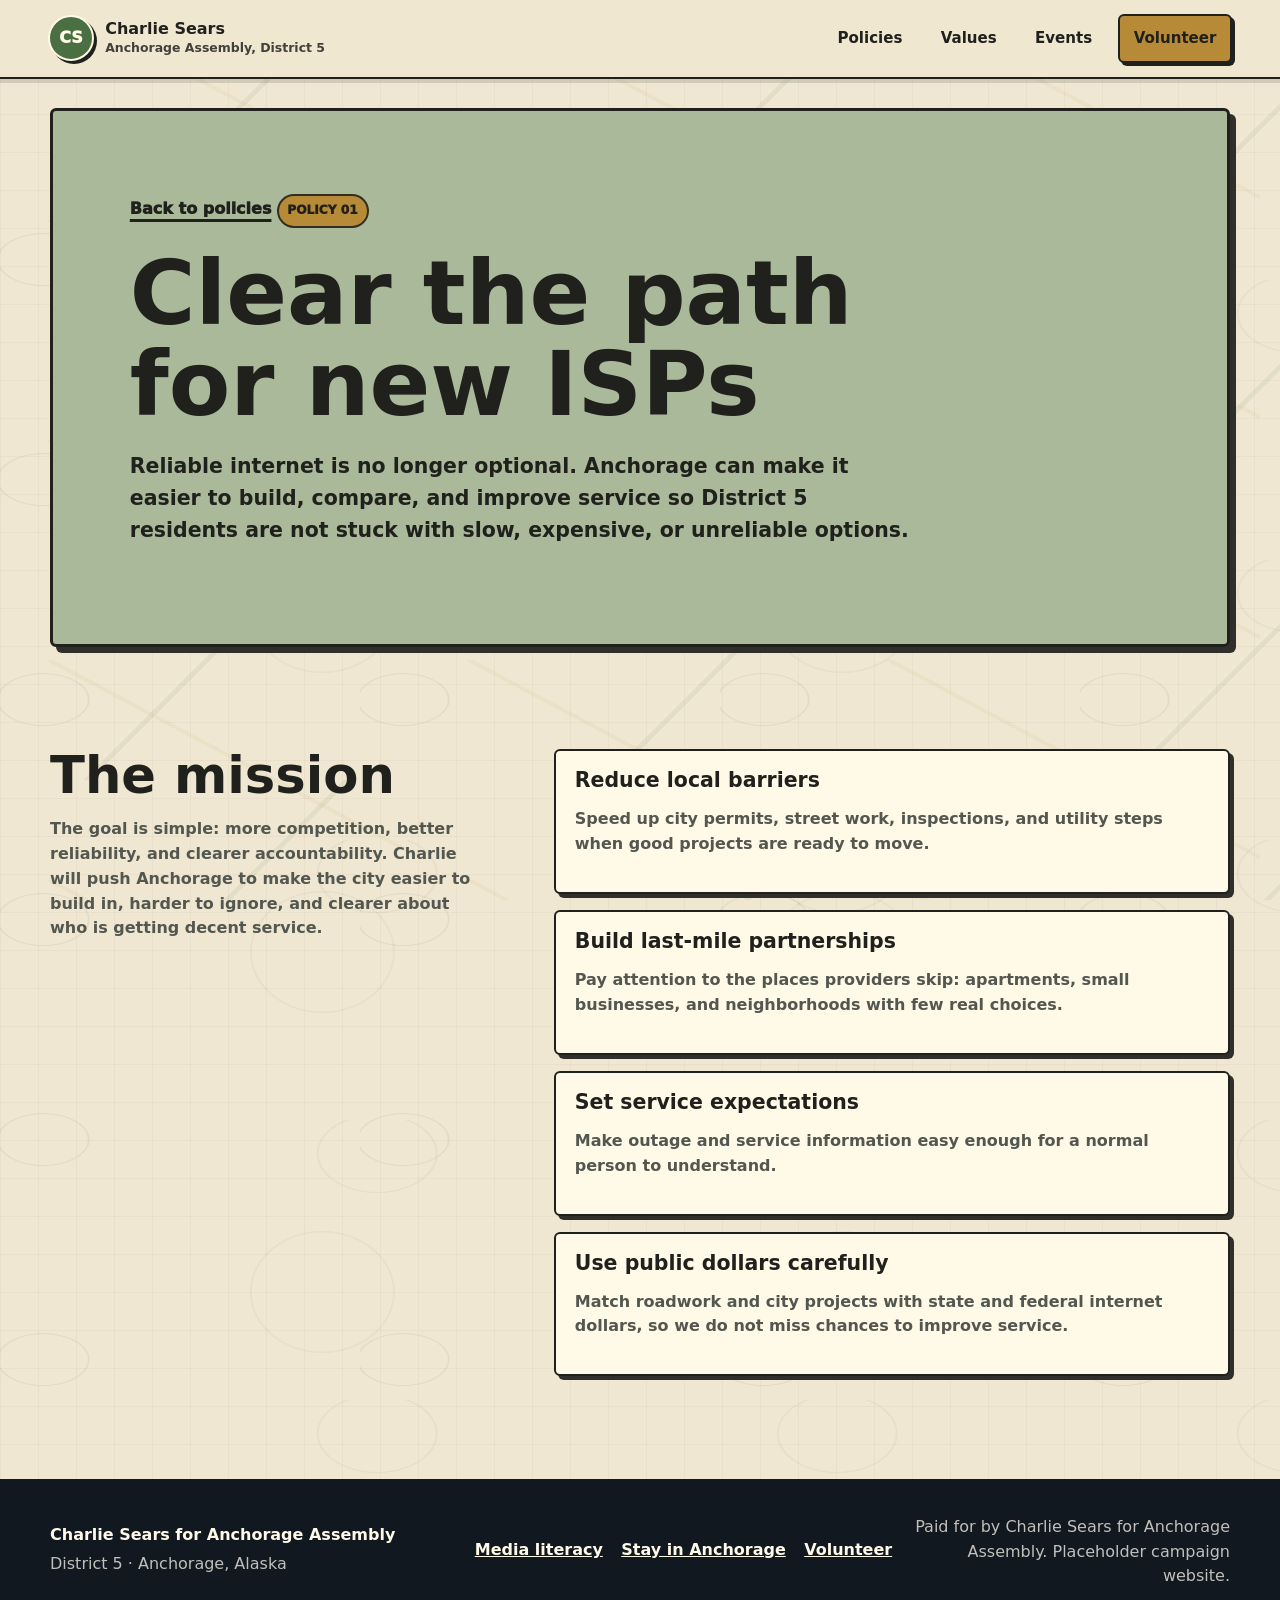
==== internet-access/index.html @ 1e949c01 "Refactor policy page links and tighten homepage copy" ====
<!doctype html>
<html lang="en">
  <head>
    <meta charset="utf-8" />
    <meta name="viewport" content="width=device-width, initial-scale=1" />
    <meta
      name="description"
      content="Charlie Sears policy plan to make it easier for new internet providers to serve Anchorage District 5."
    />
    <title>Internet Access | Charlie Sears for Anchorage Assembly</title>
    <link rel="stylesheet" href="../styles.css" />
  </head>
  <body>
    <a class="skip-link" href="#main">Skip to main content</a>
    <header class="site-header is-scrolled" data-header>
      <a class="brand" href="../#top" aria-label="Charlie Sears for Anchorage Assembly home">
        <span class="brand-mark" aria-hidden="true">CS</span>
        <span>
          <strong>Charlie Sears</strong>
          <small>Anchorage Assembly, District 5</small>
        </span>
      </a>
      <button class="nav-toggle" type="button" aria-expanded="false" aria-controls="site-nav">
        <span class="nav-toggle-bars" aria-hidden="true"></span>
        <span class="sr-only">Menu</span>
      </button>
      <nav id="site-nav" class="site-nav" aria-label="Primary navigation">
        <a href="../#policies">Policies</a>
        <a href="../#values">Values</a>
        <a href="../#events">Events</a>
        <a class="nav-action" href="../#volunteer">Volunteer</a>
      </nav>
    </header>

    <main id="main" class="page-main">
      <section class="policy-hero color-blue" aria-labelledby="page-title">
        <a class="back-link" href="../#policies">Back to policies</a>
        <p class="eyebrow">Policy 01</p>
        <h1 id="page-title">Clear the path for new ISPs</h1>
        <p>
          Reliable internet is no longer optional. Anchorage can make it easier to build, compare,
          and improve service so District 5 residents are not stuck with slow, expensive, or
          unreliable options.
        </p>
      </section>

      <section class="policy-detail section" aria-label="Internet access policy details">
        <div class="detail-lede">
          <h2>The mission</h2>
          <p>
            The goal is simple: more competition, better reliability, and clearer accountability.
            Charlie will push Anchorage to make the city easier to build in, harder to ignore, and
            clearer about who is getting decent service.
          </p>
        </div>
        <div class="detail-grid">
          <article>
            <h3>Reduce local barriers</h3>
            <p>
              Speed up city permits, street work, inspections, and utility steps when good projects
              are ready to move.
            </p>
          </article>
          <article>
            <h3>Build last-mile partnerships</h3>
            <p>
              Pay attention to the places providers skip: apartments, small businesses, and
              neighborhoods with few real choices.
            </p>
          </article>
          <article>
            <h3>Set service expectations</h3>
            <p>
              Make outage and service information easy enough for a normal person to understand.
            </p>
          </article>
          <article>
            <h3>Use public dollars carefully</h3>
            <p>
              Match roadwork and city projects with state and federal internet dollars, so we do
              not miss chances to improve service.
            </p>
          </article>
        </div>
      </section>
    </main>

    <footer class="site-footer">
      <div>
        <strong>Charlie Sears for Anchorage Assembly</strong>
        <p>District 5 · Anchorage, Alaska</p>
      </div>
      <nav aria-label="Footer navigation">
        <a href="../media-literacy/">Media literacy</a>
        <a href="../stay-in-anchorage/">Stay in Anchorage</a>
        <a href="../#volunteer">Volunteer</a>
      </nav>
      <p class="disclaimer">Paid for by Charlie Sears for Anchorage Assembly. Placeholder campaign website.</p>
    </footer>
    <script src="../script.js"></script>
  </body>
</html>
---- styles.css ----
:root {
  --ink: #20201d;
  --muted: #53574f;
  --paper: #efe7d1;
  --paper-2: #d9caa8;
  --white: #fff9e8;
  --blue: #496f62;
  --blue-dark: #203d34;
  --red: #6f5132;
  --gold: #b68a36;
  --green: #496f42;
  --fireweed: #7b6a32;
  --snow: #f7f1e4;
  --line: #20201d;
  --shadow: 6px 6px 0 rgba(32, 32, 29, 0.92);
  --shadow-soft: 0 18px 42px rgba(32, 32, 29, 0.14);
  --radius: 6px;
  --max: 1180px;
}

* {
  box-sizing: border-box;
}

html {
  scroll-behavior: smooth;
}

body {
  margin: 0;
  color: var(--ink);
  background:
    radial-gradient(ellipse at 12% 18%, transparent 0 44px, rgba(32, 32, 29, 0.055) 45px 46px, transparent 47px 92px),
    radial-gradient(ellipse at 82% 12%, transparent 0 58px, rgba(32, 32, 29, 0.045) 59px 60px, transparent 61px 122px),
    radial-gradient(ellipse at 62% 80%, transparent 0 70px, rgba(32, 32, 29, 0.04) 71px 72px, transparent 73px 144px),
    linear-gradient(90deg, rgba(32, 32, 29, 0.035) 1px, transparent 1px),
    linear-gradient(rgba(32, 32, 29, 0.035) 1px, transparent 1px),
    var(--paper);
  background-size:
    360px 220px,
    460px 280px,
    520px 340px,
    38px 38px,
    38px 38px;
  font-family:
    Inter, ui-sans-serif, system-ui, -apple-system, BlinkMacSystemFont, "Segoe UI", sans-serif;
  line-height: 1.55;
}

body::before {
  position: fixed;
  inset: 0;
  z-index: -1;
  pointer-events: none;
  background:
    linear-gradient(135deg, transparent 0 44%, rgba(73, 111, 66, 0.075) 44% 45%, transparent 45% 100%),
    linear-gradient(28deg, transparent 0 55%, rgba(182, 138, 54, 0.06) 55% 56%, transparent 56% 100%);
  background-size: 520px 260px, 420px 220px;
  content: "";
}

img {
  max-width: 100%;
  display: block;
}

a {
  color: inherit;
}

button,
input,
select {
  font: inherit;
}

:focus-visible {
  outline: 4px solid var(--gold);
  outline-offset: 4px;
}

.sr-only {
  position: absolute;
  width: 1px;
  height: 1px;
  padding: 0;
  margin: -1px;
  overflow: hidden;
  clip: rect(0, 0, 0, 0);
  white-space: nowrap;
  border: 0;
}

.skip-link {
  position: fixed;
  top: 12px;
  left: 12px;
  z-index: 100;
  padding: 0.75rem 1rem;
  color: var(--white);
  background: var(--blue-dark);
  border: 2px solid var(--ink);
  border-radius: var(--radius);
  transform: translateY(-140%);
}

.skip-link:focus {
  transform: translateY(0);
}

.site-header {
  position: fixed;
  top: 0;
  left: 0;
  right: 0;
  z-index: 50;
  display: flex;
  align-items: center;
  justify-content: space-between;
  gap: 1rem;
  min-height: 76px;
  padding: 0.85rem clamp(1rem, 4vw, 3rem);
  color: var(--ink);
  background: rgba(239, 231, 209, 0.96);
  border-bottom: 2px solid var(--ink);
  box-shadow: 0 4px 0 rgba(32, 32, 29, 0.14);
  backdrop-filter: blur(10px);
  transition:
    background 160ms ease,
    box-shadow 160ms ease,
    color 160ms ease;
}

.site-header.is-scrolled,
.site-header.is-open {
  color: var(--ink);
  background: rgba(239, 231, 209, 0.98);
}

.brand {
  display: inline-flex;
  align-items: center;
  gap: 0.7rem;
  min-height: 46px;
  min-width: 0;
  text-decoration: none;
}

.brand-mark {
  display: grid;
  width: 46px;
  height: 46px;
  place-items: center;
  flex: 0 0 auto;
  color: var(--white);
  background: var(--green);
  border: 2px solid currentColor;
  border-radius: 50%;
  font-weight: 950;
  box-shadow: 3px 3px 0 var(--ink);
}

.brand strong,
.brand small {
  display: block;
}

.brand strong {
  font-size: 1rem;
  line-height: 1.1;
}

.brand small {
  color: currentColor;
  font-size: 0.78rem;
  font-weight: 800;
  opacity: 0.84;
}

.site-nav {
  display: flex;
  align-items: center;
  gap: 0.45rem;
}

.site-nav a {
  min-height: 44px;
  padding: 0.7rem 0.85rem;
  border: 2px solid transparent;
  border-radius: var(--radius);
  font-weight: 900;
  font-size: 0.94rem;
  text-decoration: none;
}

.site-nav a:hover {
  background: rgba(255, 250, 240, 0.18);
  border-color: currentColor;
}

.site-header.is-scrolled .site-nav a:hover,
.site-header.is-open .site-nav a:hover {
  background: var(--white);
}

.site-nav .nav-action {
  margin-left: 0.2rem;
  color: var(--ink);
  background: var(--gold);
  border-color: var(--ink);
  box-shadow: 3px 3px 0 var(--ink);
}

.nav-toggle {
  display: none;
  width: 46px;
  height: 46px;
  padding: 0;
  color: currentColor;
  background: transparent;
  border: 2px solid currentColor;
  border-radius: var(--radius);
}

.nav-toggle-bars,
.nav-toggle-bars::before,
.nav-toggle-bars::after {
  display: block;
  width: 20px;
  height: 3px;
  margin: auto;
  background: currentColor;
  content: "";
}

.nav-toggle-bars::before {
  transform: translateY(-7px);
}

.nav-toggle-bars::after {
  transform: translateY(4px);
}

.hero {
  position: relative;
  display: grid;
  min-height: 94svh;
  overflow: hidden;
  color: var(--white);
  border-bottom: 3px solid var(--ink);
}

.hero-image,
.hero-overlay {
  position: absolute;
  inset: 0;
  width: 100%;
  height: 100%;
}

.hero-image {
  object-fit: cover;
}

.hero-overlay {
  background:
    linear-gradient(90deg, rgba(32, 61, 52, 0.93) 0%, rgba(32, 61, 52, 0.74) 42%, rgba(32, 61, 52, 0.2) 100%),
    linear-gradient(0deg, rgba(32, 32, 29, 0.78) 0%, rgba(32, 32, 29, 0.04) 52%);
}

.hero-content {
  position: relative;
  z-index: 1;
  width: min(100% - 2rem, var(--max));
  margin: 0 auto;
  padding: clamp(7rem, 15vh, 10rem) 0 12rem;
}

.hero-content::after {
  position: absolute;
  right: 0;
  bottom: 8.5rem;
  width: min(26vw, 260px);
  height: 90px;
  opacity: 0.8;
  background:
    linear-gradient(135deg, transparent 0 47%, var(--snow) 48% 52%, transparent 53%),
    linear-gradient(35deg, transparent 0 45%, var(--snow) 46% 50%, transparent 51%);
  content: "";
}

.eyebrow {
  display: inline-block;
  margin: 0 0 0.9rem;
  padding: 0.35rem 0.55rem;
  color: var(--ink);
  background: var(--gold);
  border: 2px solid rgba(32, 32, 29, 0.88);
  border-radius: 999px;
  font-size: 0.76rem;
  font-weight: 950;
  letter-spacing: 0;
  text-transform: uppercase;
}

h1,
h2,
h3,
p {
  overflow-wrap: anywhere;
}

h1,
h2,
h3 {
  margin: 0;
  line-height: 1.02;
}

h1 {
  max-width: 820px;
  font-size: clamp(2.65rem, 7vw, 6.2rem);
  letter-spacing: 0;
  text-wrap: balance;
}

h2 {
  font-size: clamp(2rem, 4vw, 3.75rem);
  text-wrap: balance;
}

h3 {
  font-size: 1.28rem;
}

.hero-copy {
  max-width: 660px;
  margin: 1.25rem 0 0;
  color: rgba(255, 250, 240, 0.92);
  font-size: clamp(1.08rem, 2vw, 1.3rem);
  font-weight: 700;
}

.hero-badges {
  display: flex;
  flex-wrap: wrap;
  gap: 0.55rem;
  max-width: 680px;
  margin-top: 1.1rem;
}

.hero-badges span {
  padding: 0.42rem 0.62rem;
  color: var(--ink);
  background: rgba(255, 249, 236, 0.9);
  border: 2px solid var(--ink);
  border-radius: 999px;
  box-shadow: 3px 3px 0 rgba(32, 32, 29, 0.8);
  font-size: 0.84rem;
  font-weight: 950;
}

.hero-actions {
  display: flex;
  flex-wrap: wrap;
  gap: 0.9rem;
  margin-top: 2rem;
}

.button {
  display: inline-flex;
  align-items: center;
  justify-content: center;
  min-height: 50px;
  padding: 0.78rem 1.1rem;
  color: var(--ink);
  background: var(--white);
  border: 2px solid var(--ink);
  border-radius: var(--radius);
  box-shadow: 4px 4px 0 rgba(32, 32, 29, 0.92);
  font-weight: 950;
  text-decoration: none;
  cursor: pointer;
}

.button:hover {
  transform: translate(2px, 2px);
  box-shadow: 2px 2px 0 rgba(32, 32, 29, 0.92);
}

.button-primary {
  color: var(--ink);
  background: var(--gold);
}

.button-secondary {
  color: var(--ink);
  background: var(--paper);
}

.hero-policy-strip {
  position: absolute;
  left: 50%;
  bottom: 0;
  z-index: 2;
  display: grid;
  grid-template-columns: repeat(3, 1fr);
  width: min(100% - 2rem, var(--max));
  background: var(--white);
  border: 3px solid var(--ink);
  border-bottom: 0;
  box-shadow: var(--shadow);
  transform: translateX(-50%);
}

.hero-policy-strip a {
  display: grid;
  gap: 0.35rem;
  min-height: 112px;
  padding: 1rem;
  color: var(--ink);
  border-right: 2px solid var(--ink);
  font-weight: 950;
  text-decoration: none;
}

.hero-policy-strip a:last-child {
  border-right: 0;
}

.hero-policy-strip a:hover {
  background: var(--gold);
}

.hero-policy-strip span {
  color: var(--green);
  font-size: 0.8rem;
}

.ridge-divider {
  height: 72px;
  margin-top: -1px;
  background:
    linear-gradient(135deg, transparent 0 19%, var(--ink) 19.3% 20.2%, transparent 20.5%),
    linear-gradient(45deg, transparent 0 27%, var(--ink) 27.3% 28.2%, transparent 28.5%),
    linear-gradient(135deg, transparent 0 36%, var(--ink) 36.3% 37.2%, transparent 37.5%),
    linear-gradient(45deg, transparent 0 46%, var(--ink) 46.3% 47.2%, transparent 47.5%),
    var(--blue-dark);
  background-size: 260px 72px;
  border-bottom: 3px solid var(--ink);
}

.section {
  width: min(100% - 2rem, var(--max));
  margin: 0 auto;
  padding: clamp(4rem, 8vw, 7rem) 0;
}

.section-light {
  width: 100%;
  background:
    radial-gradient(circle at 14% 22%, rgba(51, 95, 115, 0.1) 0 58px, transparent 59px),
    radial-gradient(circle at 86% 66%, rgba(142, 73, 107, 0.08) 0 62px, transparent 63px),
    var(--paper);
}

.section-light > * {
  width: min(100% - 2rem, var(--max));
  margin-left: auto;
  margin-right: auto;
}

.section-heading {
  max-width: 830px;
  margin-bottom: 2rem;
}

.platform-section {
  padding-top: clamp(4rem, 7vw, 6rem);
  padding-bottom: clamp(4rem, 7vw, 6rem);
  border-bottom: 3px solid var(--ink);
}

.platform-section .section-heading {
  padding: 1.1rem;
  background: rgba(255, 249, 236, 0.8);
  border-left: 8px solid var(--green);
}

.section-heading p:not(.eyebrow),
.events-section > div > p,
.volunteer-copy p {
  color: var(--muted);
  font-size: 1.08rem;
  font-weight: 650;
}

.compact {
  margin-bottom: 1.5rem;
}

.policy-grid {
  display: grid;
  grid-template-columns: repeat(3, 1fr);
  gap: 1.2rem;
}

.policy-card {
  display: flex;
  position: relative;
  min-height: 360px;
  flex-direction: column;
  gap: 1rem;
  padding: 1.15rem;
  background: var(--white);
  border: 3px solid var(--ink);
  border-radius: var(--radius);
  box-shadow: var(--shadow);
  overflow: hidden;
}

.policy-card::before {
  position: absolute;
  inset: 0 0 auto;
  height: 12px;
  background: rgba(255, 249, 236, 0.72);
  border-bottom: 2px solid rgba(32, 32, 29, 0.72);
  content: "";
}

.policy-card h3 {
  font-size: clamp(1.45rem, 2.8vw, 2.1rem);
}

.policy-card p,
.policy-card ul {
  margin: 0;
  color: var(--ink);
  font-weight: 650;
}

.policy-card ul {
  padding-left: 1.2rem;
}

.policy-card li + li {
  margin-top: 0.45rem;
}

.policy-tag {
  width: fit-content;
  padding: 0.3rem 0.55rem;
  background: var(--white);
  border: 2px solid var(--ink);
  border-radius: 999px;
  font-size: 0.78rem;
  font-weight: 950;
  text-transform: uppercase;
}

.policy-symbol {
  align-self: flex-end;
  display: grid;
  width: 58px;
  height: 58px;
  place-items: center;
  margin-bottom: -0.35rem;
  color: var(--white);
  background: var(--blue-dark);
  border: 2px solid var(--ink);
  border-radius: 50%;
  box-shadow: 3px 3px 0 rgba(32, 32, 29, 0.9);
  font-size: 0.86rem;
  font-weight: 950;
}

.text-link {
  display: inline-flex;
  align-items: center;
  min-height: 44px;
  width: fit-content;
  margin-top: auto;
  padding: 0.5rem 0;
  color: var(--ink);
  font-weight: 950;
  text-decoration-thickness: 3px;
  text-underline-offset: 5px;
}

.color-blue {
  background: #a9b99a;
}

.color-gold {
  background: #d6b66d;
}

.color-green {
  background: #c7bc8a;
}

.color-gold .policy-symbol {
  background: #6a6f3e;
}

.color-green .policy-symbol {
  background: var(--green);
}

.values-list {
  display: grid;
  grid-template-columns: repeat(3, 1fr);
  gap: 1rem;
}

.values-list article {
  min-height: 185px;
  padding: 1.15rem;
  background: var(--white);
  border: 2px solid var(--ink);
  border-radius: var(--radius);
  box-shadow: 4px 4px 0 rgba(32, 32, 29, 0.92);
}

.values-list article:nth-child(2n) {
  background: var(--paper-2);
}

.values-list h3 {
  color: var(--blue-dark);
}

.values-list p {
  margin-bottom: 0;
  color: var(--muted);
  font-weight: 650;
}

.events-section,
.volunteer-section {
  display: grid;
  grid-template-columns: minmax(0, 0.75fr) minmax(320px, 0.65fr);
  gap: clamp(1.5rem, 5vw, 4rem);
}

.event-list {
  display: grid;
  gap: 0.9rem;
}

.event-card {
  display: grid;
  grid-template-columns: 86px minmax(0, 1fr);
  gap: 1rem;
  align-items: center;
  padding: 1rem;
  background: var(--white);
  border: 2px solid var(--ink);
  border-radius: var(--radius);
  box-shadow: 4px 4px 0 rgba(32, 32, 29, 0.92);
}

.event-card time {
  display: grid;
  min-height: 64px;
  place-items: center;
  color: var(--white);
  background: var(--green);
  border: 2px solid var(--ink);
  border-radius: var(--radius);
  font-weight: 950;
}

.event-card p {
  margin: 0.35rem 0 0;
  color: var(--muted);
  font-weight: 650;
}

.volunteer-section {
  width: 100%;
  max-width: none;
  padding-left: max(1rem, calc((100% - var(--max)) / 2));
  padding-right: max(1rem, calc((100% - var(--max)) / 2));
  color: var(--white);
  background:
    linear-gradient(135deg, rgba(255, 249, 236, 0.08) 0 25%, transparent 25% 100%),
    var(--blue-dark);
  border-top: 3px solid var(--ink);
  border-bottom: 3px solid var(--ink);
}

.volunteer-copy .eyebrow {
  background: var(--gold);
}

.volunteer-copy p {
  color: rgba(255, 250, 240, 0.86);
}

.signup-form {
  display: grid;
  gap: 1rem;
  padding: 1.2rem;
  color: var(--ink);
  background: var(--white);
  border: 3px solid var(--ink);
  border-radius: var(--radius);
  box-shadow: var(--shadow);
}

.form-row {
  display: grid;
  gap: 0.4rem;
}

label {
  font-weight: 950;
}

input,
select {
  width: 100%;
  min-height: 50px;
  padding: 0.75rem 0.85rem;
  color: var(--ink);
  background: var(--white);
  border: 2px solid var(--ink);
  border-radius: var(--radius);
}

.form-note {
  margin: 0;
  color: var(--muted);
  font-size: 0.9rem;
  font-weight: 650;
}

.page-main {
  padding-top: 76px;
}

.policy-hero {
  width: min(100% - 2rem, var(--max));
  margin: 2rem auto 0;
  padding: clamp(2rem, 6vw, 5rem);
  border: 3px solid var(--ink);
  border-radius: var(--radius);
  box-shadow: var(--shadow);
}

.policy-hero h1 {
  color: var(--ink);
}

.policy-hero p:not(.eyebrow) {
  max-width: 780px;
  color: var(--ink);
  font-size: clamp(1.08rem, 2vw, 1.28rem);
  font-weight: 750;
}

.back-link {
  display: inline-flex;
  align-items: center;
  min-height: 44px;
  margin-bottom: 1rem;
  font-weight: 950;
  text-decoration-thickness: 3px;
  text-underline-offset: 5px;
}

.policy-detail {
  display: grid;
  grid-template-columns: minmax(0, 0.65fr) minmax(0, 1fr);
  gap: clamp(1.5rem, 5vw, 4rem);
}

.detail-lede {
  position: sticky;
  top: 110px;
  align-self: start;
}

.detail-lede p,
.detail-grid p {
  color: var(--muted);
  font-weight: 650;
}

.detail-grid {
  display: grid;
  gap: 1rem;
}

.detail-grid article {
  padding: 1.2rem;
  background: var(--white);
  border: 2px solid var(--ink);
  border-radius: var(--radius);
  box-shadow: 4px 4px 0 rgba(32, 32, 29, 0.92);
}

.site-footer {
  display: grid;
  grid-template-columns: minmax(0, 1.4fr) auto minmax(0, 1.1fr);
  gap: 1rem;
  align-items: center;
  padding: 2rem max(1rem, calc((100% - var(--max)) / 2));
  color: var(--white);
  background: #111820;
}

.site-footer p {
  margin: 0.25rem 0 0;
  color: rgba(255, 250, 240, 0.74);
}

.site-footer nav {
  display: flex;
  flex-wrap: wrap;
  gap: 0.75rem;
}

.site-footer a {
  min-height: 44px;
  padding: 0.6rem 0.2rem;
  font-weight: 900;
}

.disclaimer {
  text-align: right;
}

@media (max-width: 900px) {
  .nav-toggle {
    display: grid;
  }

  .site-nav {
    position: absolute;
    top: 100%;
    left: 0;
    right: 0;
    display: none;
    padding: 0.7rem 1rem 1.1rem;
    color: var(--ink);
    background: rgba(242, 234, 219, 0.98);
    border-bottom: 2px solid var(--ink);
  }

  .site-nav.is-open {
    display: grid;
  }

  .site-nav a {
    width: 100%;
  }

  .site-nav .nav-action {
    margin-left: 0;
    text-align: center;
  }

  .hero-content {
    padding-bottom: 17rem;
  }

  .hero-policy-strip,
  .policy-grid,
  .values-list {
    grid-template-columns: 1fr;
  }

  .hero-policy-strip a {
    min-height: auto;
    border-right: 0;
    border-bottom: 2px solid var(--ink);
  }

  .hero-policy-strip a:last-child {
    border-bottom: 0;
  }

  .events-section,
  .volunteer-section,
  .site-footer,
  .policy-detail {
    grid-template-columns: 1fr;
  }

  .detail-lede {
    position: static;
  }

  .disclaimer {
    text-align: left;
  }
}

@media (max-width: 560px) {
  .brand small {
    display: none;
  }

  .brand-mark {
    width: 40px;
    height: 40px;
  }

  .hero {
    min-height: 96svh;
  }

  .hero-overlay {
    background:
      linear-gradient(90deg, rgba(24, 56, 73, 0.93) 0%, rgba(24, 56, 73, 0.74) 100%),
      linear-gradient(0deg, rgba(32, 32, 29, 0.82) 0%, rgba(32, 32, 29, 0.1) 58%);
  }

  .hero-content {
    padding-top: 7rem;
  }

  .hero-actions,
  .button {
    width: 100%;
  }

  .policy-card {
    min-height: 0;
  }

  .event-card {
    grid-template-columns: 1fr;
  }

  .event-card time {
    width: 86px;
  }

  .policy-hero {
    margin-top: 1rem;
    padding: 1.25rem;
  }
}

@media (prefers-reduced-motion: reduce) {
  *,
  *::before,
  *::after {
    scroll-behavior: auto !important;
    transition-duration: 0.01ms !important;
    animation-duration: 0.01ms !important;
    animation-iteration-count: 1 !important;
  }
}
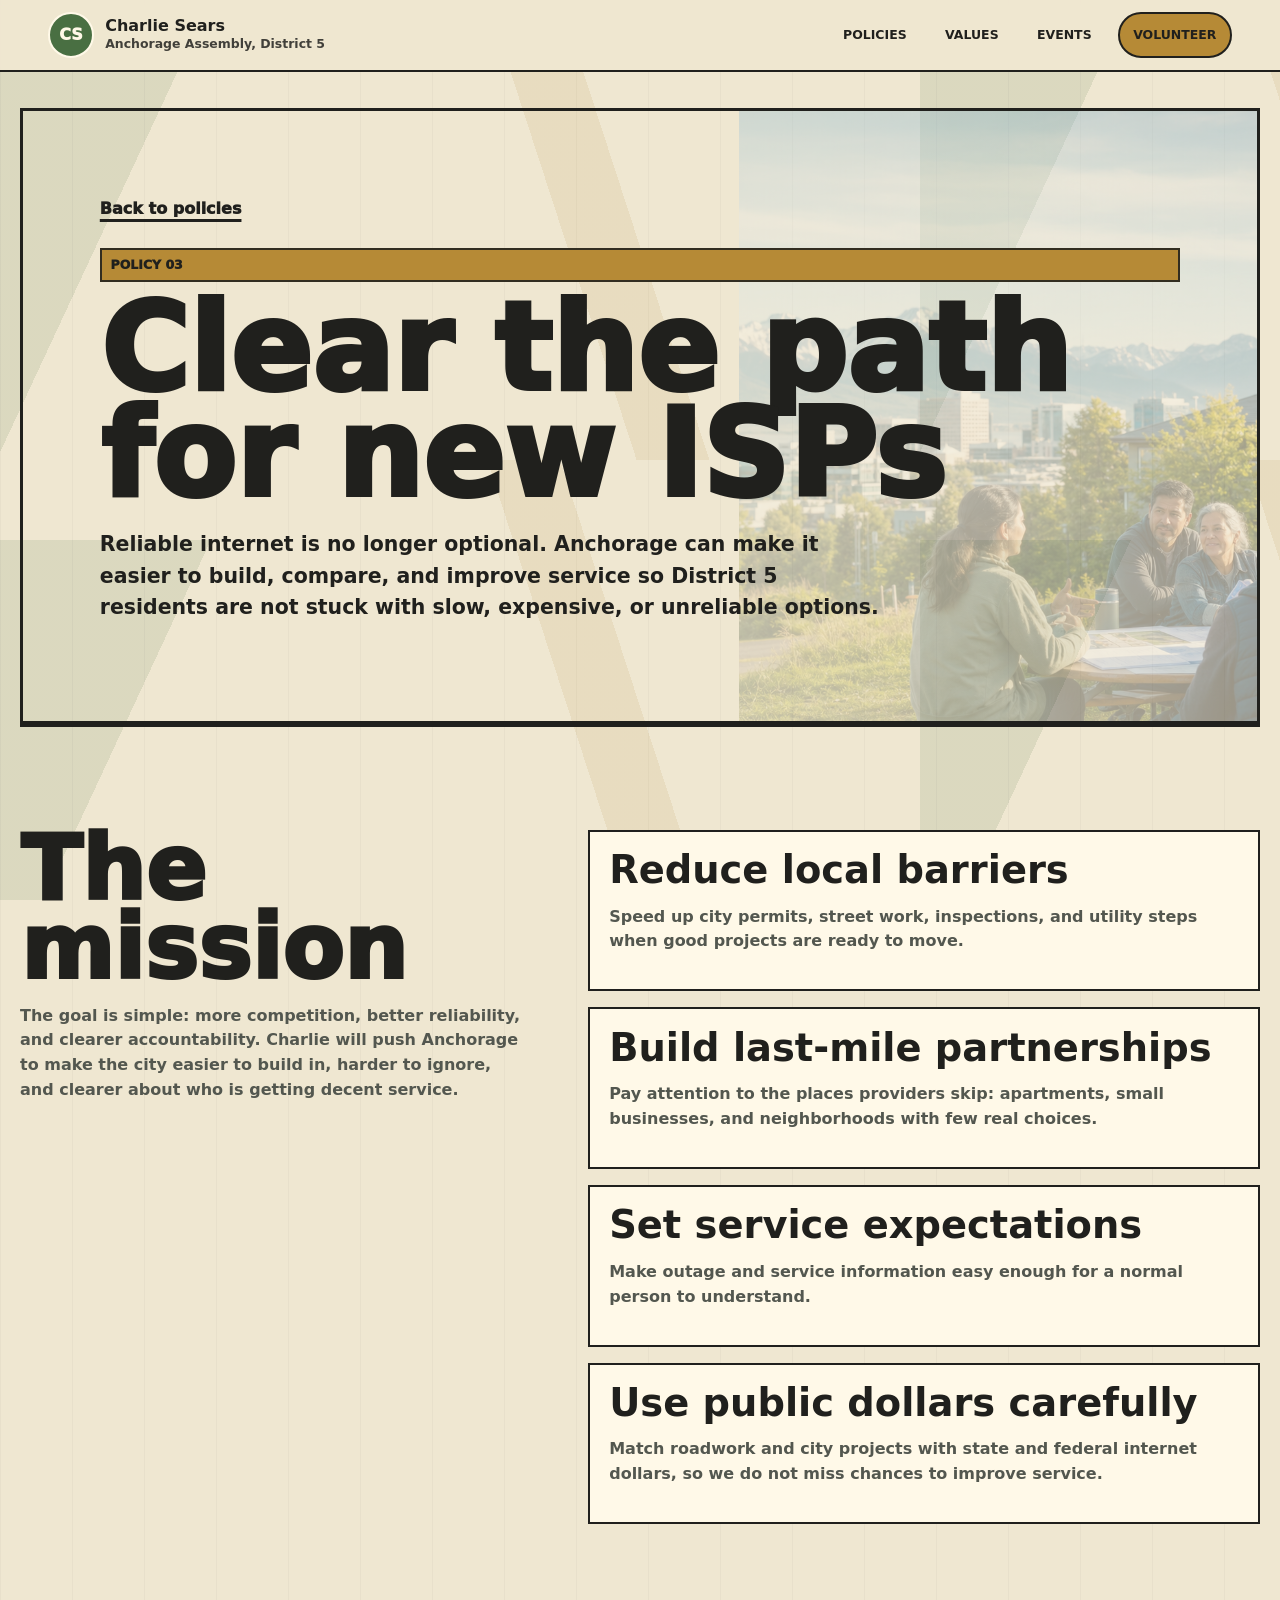
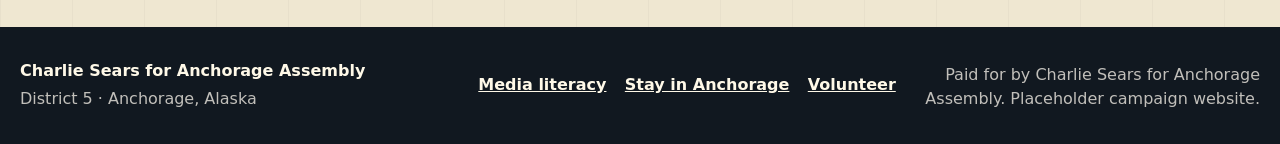
==== commit 3cc89688: "Reorder policies for editorial redesign" ====
--- a/internet-access/index.html
+++ b/internet-access/index.html
@@ -35,7 +35,7 @@
     <main id="main" class="page-main">
       <section class="policy-hero color-blue" aria-labelledby="page-title">
         <a class="back-link" href="../#policies">Back to policies</a>
-        <p class="eyebrow">Policy 01</p>
+        <p class="eyebrow">Policy 03</p>
         <h1 id="page-title">Clear the path for new ISPs</h1>
         <p>
           Reliable internet is no longer optional. Anchorage can make it easier to build, compare,
--- a/styles.css
+++ b/styles.css
@@ -955,3 +955,429 @@
     animation-iteration-count: 1 !important;
   }
 }
+
+/* Editorial redesign overrides */
+:root {
+  --display:
+    "Arial Black", "Impact", "Inter Tight", "Arial Narrow", Inter, ui-sans-serif, system-ui,
+    sans-serif;
+  --max: 1240px;
+  --shadow: none;
+}
+
+body {
+  background:
+    linear-gradient(90deg, rgba(32, 32, 29, 0.035) 1px, transparent 1px),
+    var(--paper);
+  background-size: 72px 72px;
+}
+
+body::before {
+  background:
+    linear-gradient(115deg, rgba(73, 111, 66, 0.12) 0 18%, transparent 18% 100%),
+    linear-gradient(72deg, transparent 0 70%, rgba(182, 138, 54, 0.11) 70% 78%, transparent 78% 100%);
+  background-size: 920px 540px, 760px 460px;
+}
+
+.site-header {
+  min-height: 72px;
+  padding-block: 0.65rem;
+  background: rgba(255, 249, 232, 0.98);
+  box-shadow: none;
+}
+
+.brand-mark {
+  box-shadow: none;
+}
+
+.site-nav a {
+  border-radius: 999px;
+  text-transform: uppercase;
+  font-size: 0.78rem;
+}
+
+.site-nav .nav-action {
+  box-shadow: none;
+}
+
+.hero {
+  min-height: 100svh;
+  isolation: isolate;
+}
+
+.hero::after {
+  position: absolute;
+  inset: 72px clamp(1rem, 4vw, 3rem) auto auto;
+  z-index: 2;
+  width: min(30vw, 360px);
+  height: 44svh;
+  pointer-events: none;
+  border: 3px solid rgba(255, 249, 232, 0.86);
+  background: rgba(182, 138, 54, 0.2);
+  mix-blend-mode: screen;
+  content: "";
+}
+
+.hero-overlay {
+  background:
+    linear-gradient(90deg, rgba(20, 47, 39, 0.98) 0%, rgba(20, 47, 39, 0.82) 42%, rgba(20, 47, 39, 0.18) 100%),
+    linear-gradient(0deg, rgba(20, 47, 39, 0.82) 0%, rgba(20, 47, 39, 0.08) 56%);
+}
+
+.hero-content {
+  width: min(100% - 2rem, var(--max));
+  padding: clamp(8rem, 18vh, 13rem) 0 14rem;
+}
+
+.hero-content::after {
+  display: none;
+}
+
+.eyebrow,
+.policy-tag {
+  border-radius: 0;
+  font-size: 0.78rem;
+  letter-spacing: 0;
+}
+
+h1,
+h2 {
+  font-family: var(--display);
+  font-weight: 950;
+  letter-spacing: 0;
+  text-transform: none;
+  overflow-wrap: normal;
+  word-break: normal;
+}
+
+h1 {
+  max-width: 1120px;
+  font-size: clamp(3.8rem, 9.4vw, 8.8rem);
+  line-height: 0.88;
+}
+
+h2 {
+  font-size: clamp(3rem, 7vw, 6.8rem);
+  line-height: 0.88;
+}
+
+h3 {
+  font-size: clamp(1.45rem, 3vw, 2.5rem);
+  line-height: 0.98;
+}
+
+.hero-copy {
+  max-width: 740px;
+  font-size: clamp(1.18rem, 2vw, 1.55rem);
+  font-weight: 850;
+}
+
+.hero-badges span,
+.button,
+.event-card,
+.signup-form,
+.values-list article,
+.detail-grid article {
+  box-shadow: none;
+}
+
+.hero-badges span {
+  border-radius: 0;
+}
+
+.button {
+  border-width: 3px;
+  border-radius: 0;
+}
+
+.button:hover {
+  transform: none;
+  box-shadow: inset 0 -6px 0 rgba(32, 32, 29, 0.18);
+}
+
+.hero-policy-strip {
+  width: min(100% - 2rem, var(--max));
+  box-shadow: none;
+  border-width: 3px;
+}
+
+.hero-policy-strip a {
+  min-height: 128px;
+  padding: 1rem 1.1rem;
+  font-size: clamp(1rem, 1.5vw, 1.35rem);
+}
+
+.hero-policy-strip span {
+  font-size: 1rem;
+}
+
+.ridge-divider {
+  height: 42px;
+  background: var(--green);
+  border-bottom: 3px solid var(--ink);
+}
+
+.platform-section {
+  position: relative;
+  overflow: hidden;
+  padding-top: 0;
+}
+
+.platform-section::before {
+  display: block;
+  height: clamp(260px, 38vw, 460px);
+  margin-bottom: clamp(3rem, 7vw, 6rem);
+  border-bottom: 3px solid var(--ink);
+  background:
+    linear-gradient(90deg, rgba(32, 61, 52, 0.18), rgba(32, 61, 52, 0.74)),
+    url("assets/anchorage-district-5-hero.png") center 45% / cover;
+  content: "";
+}
+
+.platform-section .section-heading {
+  display: grid;
+  grid-template-columns: minmax(0, 0.9fr) minmax(280px, 0.45fr);
+  gap: 1.5rem;
+  align-items: end;
+  max-width: var(--max);
+  padding: 0;
+  background: transparent;
+  border-left: 0;
+}
+
+.platform-section .section-heading .eyebrow {
+  grid-column: 1 / -1;
+  width: fit-content;
+}
+
+.platform-section .section-heading p:not(.eyebrow) {
+  margin: 0;
+  padding: 1rem;
+  color: var(--ink);
+  background: var(--white);
+  border: 3px solid var(--ink);
+  font-size: 1.08rem;
+}
+
+.policy-grid {
+  grid-template-columns: 1fr;
+  gap: 0;
+  border-top: 3px solid var(--ink);
+}
+
+.policy-card {
+  display: grid;
+  grid-template-columns: 110px minmax(0, 0.85fr) minmax(250px, 0.7fr) auto;
+  min-height: 0;
+  align-items: center;
+  gap: clamp(1rem, 3vw, 2rem);
+  padding: clamp(1rem, 3vw, 2rem) 0;
+  border: 0;
+  border-bottom: 3px solid var(--ink);
+  border-radius: 0;
+  box-shadow: none;
+  background: transparent;
+}
+
+.policy-card::before {
+  display: none;
+}
+
+.policy-symbol {
+  grid-column: 1;
+  grid-row: 1 / span 3;
+  width: 92px;
+  height: 92px;
+  margin: 0;
+  border-radius: 0;
+  box-shadow: none;
+  font-size: 1rem;
+}
+
+.policy-card .policy-tag {
+  grid-column: 2;
+  width: fit-content;
+}
+
+.policy-card h3 {
+  grid-column: 2;
+  font-family: var(--display);
+  font-weight: 950;
+  font-size: clamp(2.5rem, 6vw, 5.8rem);
+  line-height: 0.86;
+}
+
+.policy-card p {
+  grid-column: 3;
+  font-size: clamp(1rem, 1.6vw, 1.25rem);
+}
+
+.policy-card .text-link {
+  grid-column: 4;
+  align-self: center;
+  min-width: 118px;
+  justify-content: center;
+  padding: 0.75rem 0.9rem;
+  color: var(--ink);
+  background: var(--gold);
+  border: 2px solid var(--ink);
+  text-decoration: none;
+}
+
+.color-gold,
+.color-green,
+.color-blue {
+  background: transparent;
+}
+
+.section-light {
+  background: var(--paper);
+}
+
+.values-list {
+  grid-template-columns: repeat(2, 1fr);
+  gap: 0;
+  border-top: 3px solid var(--ink);
+  border-left: 3px solid var(--ink);
+}
+
+.values-list article {
+  min-height: 220px;
+  padding: clamp(1rem, 2vw, 1.5rem);
+  border: 0;
+  border-right: 3px solid var(--ink);
+  border-bottom: 3px solid var(--ink);
+  border-radius: 0;
+  background: var(--white);
+}
+
+.values-list article:nth-child(2n) {
+  background: var(--paper-2);
+}
+
+.values-list h3 {
+  color: var(--ink);
+  font-family: var(--display);
+  font-weight: 950;
+}
+
+.events-section {
+  border-top: 3px solid var(--ink);
+}
+
+.event-card {
+  border-radius: 0;
+}
+
+.event-card time {
+  border-radius: 0;
+}
+
+.volunteer-section {
+  background:
+    linear-gradient(90deg, rgba(20, 47, 39, 0.96), rgba(20, 47, 39, 0.78)),
+    url("assets/anchorage-district-5-hero.png") center / cover;
+}
+
+.signup-form,
+input,
+select {
+  border-radius: 0;
+}
+
+.policy-hero {
+  position: relative;
+  display: grid;
+  min-height: 62svh;
+  align-content: end;
+  overflow: hidden;
+  border-radius: 0;
+  box-shadow: none;
+}
+
+.policy-hero::after {
+  position: absolute;
+  inset: 0 0 0 auto;
+  z-index: 0;
+  width: min(42%, 520px);
+  opacity: 0.35;
+  background:
+    linear-gradient(90deg, rgba(255, 249, 232, 0.35), rgba(255, 249, 232, 0)),
+    url("assets/anchorage-district-5-hero.png") center / cover;
+  content: "";
+}
+
+.policy-hero > * {
+  position: relative;
+  z-index: 1;
+}
+
+.policy-detail {
+  grid-template-columns: minmax(0, 0.75fr) minmax(0, 1fr);
+  border-top: 3px solid var(--ink);
+}
+
+.detail-grid article {
+  border-radius: 0;
+}
+
+@media (max-width: 900px) {
+  .hero::after {
+    display: none;
+  }
+
+  .hero {
+    display: block;
+    min-height: 0;
+  }
+
+  .hero-content {
+    padding-bottom: 2rem;
+  }
+
+  .hero-policy-strip {
+    position: relative;
+    left: auto;
+    bottom: auto;
+    width: min(100% - 2rem, var(--max));
+    margin: 0 auto;
+    transform: none;
+  }
+
+  h1 {
+    font-size: clamp(2.85rem, 13.2vw, 5rem);
+    line-height: 0.9;
+  }
+
+  .platform-section .section-heading,
+  .policy-card,
+  .policy-detail {
+    grid-template-columns: 1fr;
+  }
+
+  .policy-card {
+    padding: 1.25rem 0;
+  }
+
+  .policy-symbol,
+  .policy-card .policy-tag,
+  .policy-card h3,
+  .policy-card p,
+  .policy-card .text-link {
+    grid-column: 1;
+  }
+
+  .policy-symbol {
+    width: 64px;
+    height: 64px;
+    grid-row: auto;
+  }
+
+  .values-list {
+    grid-template-columns: 1fr;
+  }
+
+  .policy-hero::after {
+    display: none;
+  }
+}
